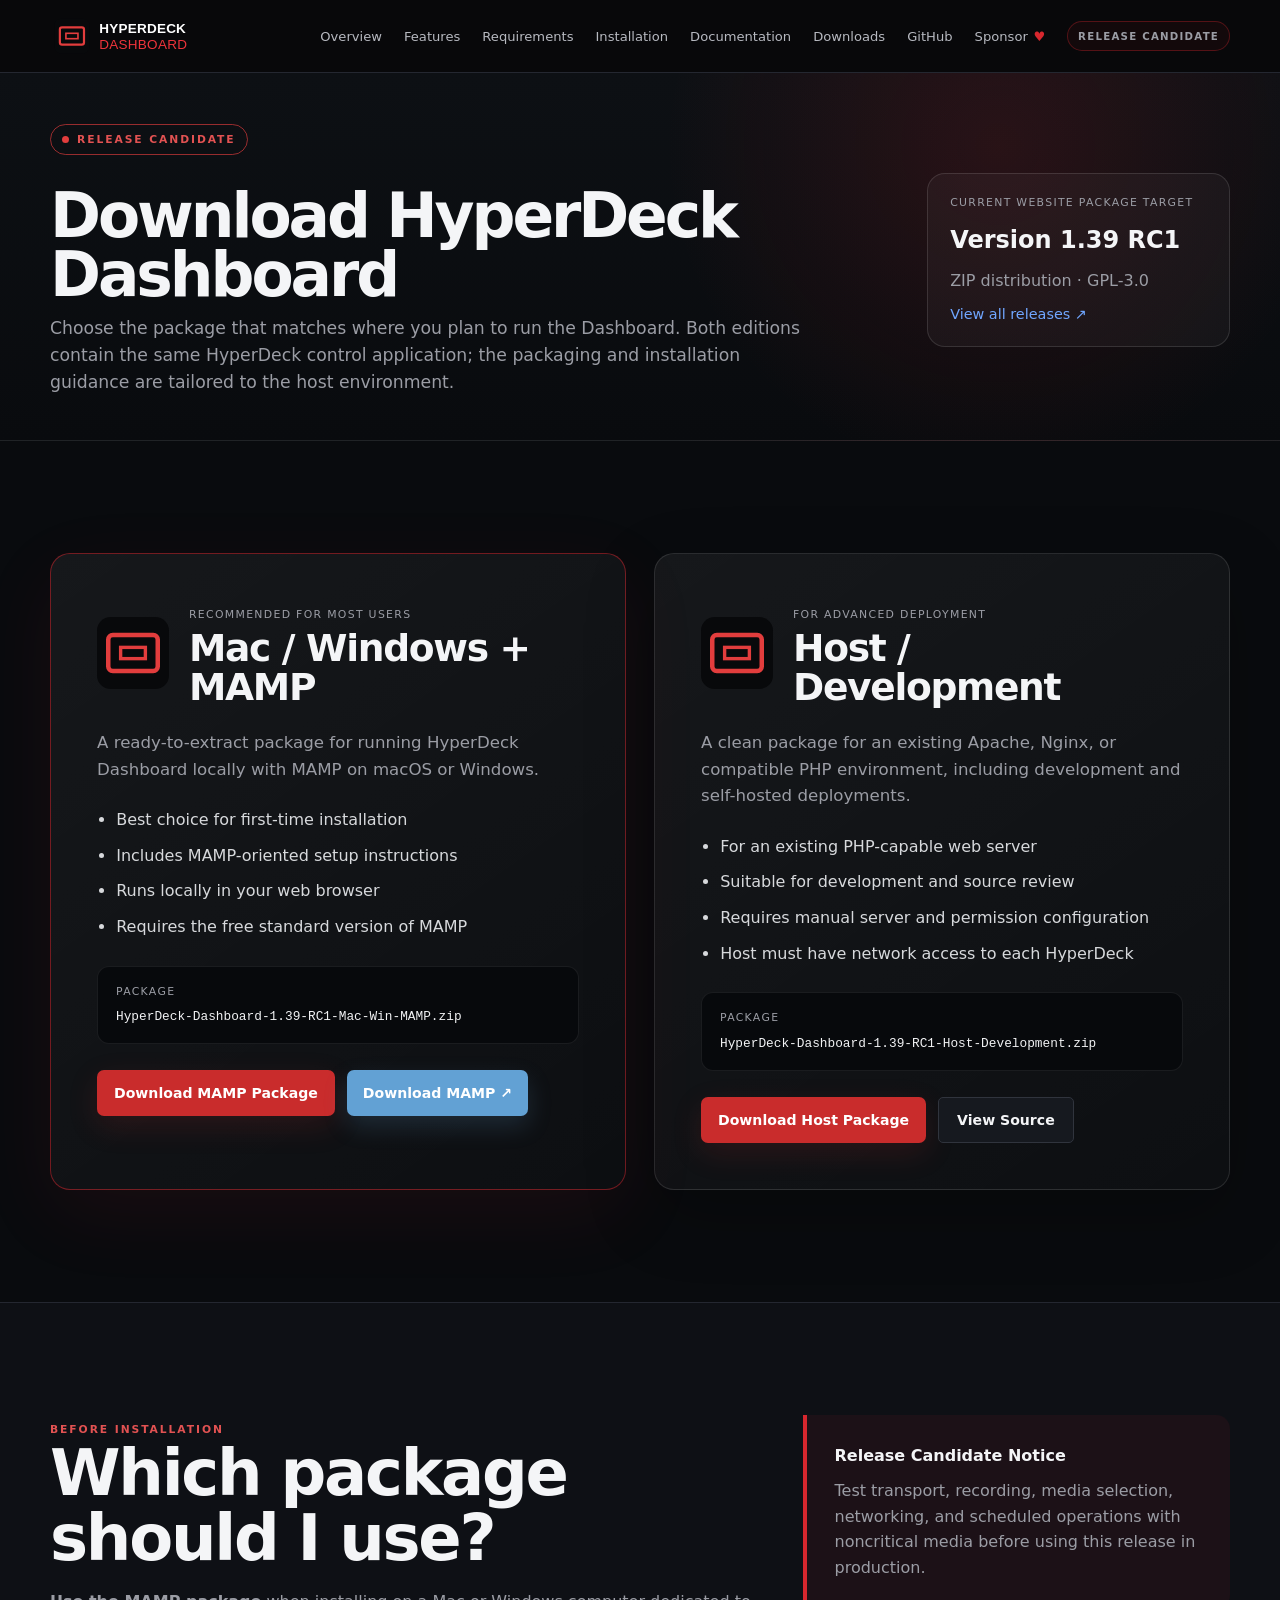
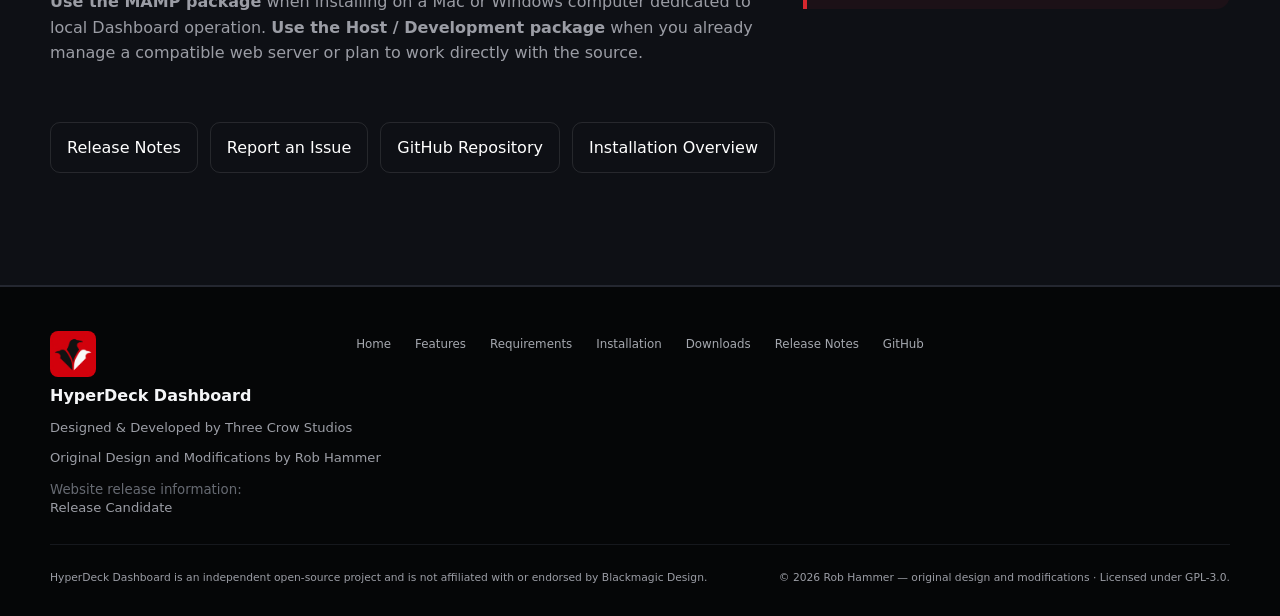
==== hyperdeck_dashboard/downloads.html @ 068befdc "Add files via upload" ====
<!doctype html>
<html lang="en">
<head>
  <meta charset="utf-8">
  <meta name="viewport" content="width=device-width, initial-scale=1">
  <meta name="description" content="Download HyperDeck Dashboard for a local MAMP installation or an existing PHP host and development environment.">
  <meta name="author" content="Three Crow Studios, Rob Hammer">
  <meta name="theme-color" content="#090b0e">
  <title>Downloads | HyperDeck Dashboard</title>
  <link rel="icon" href="assets/images/favicon.svg" type="image/svg+xml">
  <link rel="icon" href="assets/images/favicon-32.png" sizes="32x32" type="image/png">
  <link rel="apple-touch-icon" href="assets/images/apple-touch-icon.png">
  <link rel="stylesheet" href="assets/css/styles.css">
</head>
<body class="downloads-page">
  <a class="skip-link" href="#main">Skip to content</a>
  <header class="site-header" id="top">
    <div class="container header-inner">
      <a class="brand" href="index.html" aria-label="HyperDeck Dashboard home"><img class="brand-logo brand-logo-app" src="assets/brand/hyperdeck-dashboard-app-logo.svg" alt="HyperDeck Dashboard"></a>
      <button class="menu-toggle" type="button" aria-expanded="false" aria-controls="primary-nav"><span class="sr-only">Toggle navigation</span><span></span><span></span><span></span></button>
      <nav id="primary-nav" class="primary-nav" aria-label="Primary navigation">
        <a href="index.html#overview">Overview</a><a href="index.html#features">Features</a><a href="index.html#requirements">Requirements</a><a href="index.html#installation">Installation</a><a href="index.html#documentation">Documentation</a><a aria-current="page" href="downloads.html">Downloads</a><a class="js-repository" href="#">GitHub</a><a class="nav-sponsor js-sponsor" href="#">Sponsor <span aria-hidden="true">♥</span></a>
        <span class="header-release header-release-status-only"><small data-release-status>Release Candidate</small></span>
      </nav>
    </div>
  </header>

  <main id="main">
    <section class="download-page-hero">
      <div class="container download-page-hero-grid">
        <div><div class="eyebrow"><span class="status-dot"></span><span data-release-status>Release Candidate</span></div><h1>Download HyperDeck Dashboard</h1><p>Choose the package that matches where you plan to run the Dashboard. Both editions contain the same HyperDeck control application; the packaging and installation guidance are tailored to the host environment.</p></div>
        <aside class="download-version-card"><small>Current website package target</small><strong>Version 1.39 RC1</strong><span>ZIP distribution · GPL-3.0</span><a class="text-link js-releases" href="#">View all releases ↗</a></aside>
      </div>
    </section>

    <section class="section download-options-section">
      <div class="container download-options-grid">
        <article class="package-card package-card-featured">
          <div class="package-card-header"><img src="assets/brand/download-card-hyperdeck.svg" alt=""><div><span class="package-label">Recommended for most users</span><h2>Mac / Windows + MAMP</h2></div></div>
          <p>A ready-to-extract package for running HyperDeck Dashboard locally with MAMP on macOS or Windows.</p>
          <ul><li>Best choice for first-time installation</li><li>Includes MAMP-oriented setup instructions</li><li>Runs locally in your web browser</li><li>Requires the free standard version of MAMP</li></ul>
          <div class="package-file"><span>Package</span><code>HyperDeck-Dashboard-1.39-RC1-Mac-Win-MAMP.zip</code></div>
          <div class="button-row"><a class="button button-primary product-download-button js-download-mamp-package" href="#"><span>Download MAMP Package</span></a><a class="button mamp-download-button js-mamp" href="#">Download MAMP ↗</a></div>
        </article>

        <article class="package-card">
          <div class="package-card-header"><img src="assets/brand/download-card-hyperdeck.svg" alt=""><div><span class="package-label">For advanced deployment</span><h2>Host / Development</h2></div></div>
          <p>A clean package for an existing Apache, Nginx, or compatible PHP environment, including development and self-hosted deployments.</p>
          <ul><li>For an existing PHP-capable web server</li><li>Suitable for development and source review</li><li>Requires manual server and permission configuration</li><li>Host must have network access to each HyperDeck</li></ul>
          <div class="package-file"><span>Package</span><code>HyperDeck-Dashboard-1.39-RC1-Host-Development.zip</code></div>
          <div class="button-row"><a class="button button-primary product-download-button js-download-host-package" href="#"><span>Download Host Package</span></a><a class="button button-secondary js-repository" href="#">View Source</a></div>
        </article>
      </div>
    </section>

    <section class="section section-bordered download-help-section">
      <div class="container download-help-grid">
        <div><span class="section-kicker">Before Installation</span><h2>Which package should I use?</h2><p><strong>Use the MAMP package</strong> when installing on a Mac or Windows computer dedicated to local Dashboard operation. <strong>Use the Host / Development package</strong> when you already manage a compatible web server or plan to work directly with the source.</p></div>
        <div class="download-notice"><strong>Release Candidate Notice</strong><p>Test transport, recording, media selection, networking, and scheduled operations with noncritical media before using this release in production.</p></div>
      </div>
      <div class="container download-link-strip"><a class="js-releases" href="#">Release Notes</a><a class="js-issues" href="#">Report an Issue</a><a class="js-repository" href="#">GitHub Repository</a><a href="index.html#installation">Installation Overview</a></div>
    </section>
  </main>

  <footer class="site-footer">
    <div class="container footer-grid"><div class="footer-brand"><img class="footer-studio-logo" src="assets/images/three-crow-studios-logo.png" alt="Three Crow Studios"><div><strong>HyperDeck Dashboard</strong><span>Designed &amp; Developed by Three Crow Studios</span><span>Original Design and Modifications by Rob Hammer</span><small>Website release information: <span data-release-status>Release Candidate</span></small></div></div><nav aria-label="Footer navigation"><a href="index.html">Home</a><a href="index.html#features">Features</a><a href="index.html#requirements">Requirements</a><a href="index.html#installation">Installation</a><a href="downloads.html">Downloads</a><a class="js-releases" href="#">Release Notes</a><a class="js-repository" href="#">GitHub</a></nav></div>
    <div class="container legal"><p>HyperDeck Dashboard is an independent open-source project and is not affiliated with or endorsed by Blackmagic Design.</p><p>© <span data-current-year></span> Rob Hammer — original design and modifications · Licensed under GPL-3.0.</p></div>
  </footer>
  <script src="assets/js/main.js"></script>
</body>
</html>
---- hyperdeck_dashboard/assets/css/styles.css ----
:root{--bg:#08090b;--bg-alt:#0e1015;--panel:#13151b;--panel-2:#171a21;--text:#f4f5f7;--muted:#9b9da5;--line:#242730;--red:#c92c2c;--red-bright:#e23d3d;--green:#2bd06f;--blue:#4f8cff;--amber:#b87921;--max:1180px;--header:72px;--radius:14px;--shadow:0 24px 60px rgba(0,0,0,.35)}
*{box-sizing:border-box}html{scroll-behavior:smooth;scroll-padding-top:calc(var(--header) + 18px)}body{margin:0;background:var(--bg);color:var(--text);font-family:Inter,ui-sans-serif,system-ui,-apple-system,BlinkMacSystemFont,"Segoe UI",sans-serif;line-height:1.6}img{max-width:100%;display:block}a{color:inherit}.container{width:min(calc(100% - 40px),var(--max));margin-inline:auto}.section{padding:112px 0}.section-bordered{border-block:1px solid var(--line);background:var(--bg-alt)}h1,h2,h3{margin:0 0 18px;line-height:1.02;letter-spacing:-.035em}h1{font-size:clamp(3rem,7vw,6.6rem);max-width:900px}h2{font-size:clamp(2.25rem,5vw,4.5rem)}h3{font-size:1.35rem}p{color:var(--muted);margin:0 0 18px}.skip-link{position:fixed;left:12px;top:-80px;background:#fff;color:#000;padding:10px 14px;z-index:1000}.skip-link:focus{top:12px}.sr-only{position:absolute!important;width:1px;height:1px;padding:0;margin:-1px;overflow:hidden;clip:rect(0,0,0,0);white-space:nowrap;border:0}.site-header{position:sticky;top:0;z-index:100;background:rgba(8,9,11,.88);border-bottom:1px solid var(--line);backdrop-filter:blur(14px)}.header-inner{height:var(--header);display:flex;align-items:center;justify-content:space-between}.brand{display:flex;align-items:center;gap:12px;text-decoration:none}.brand-mark{width:34px;height:25px;border:2px solid var(--red-bright);border-radius:3px;display:grid;place-items:center}.brand-mark span{width:16px;height:7px;border:1px solid var(--red-bright)}.brand-copy{display:flex;align-items:baseline;gap:10px}.brand-copy strong{font-size:.92rem}.brand-copy small{color:#777b85;text-transform:uppercase;letter-spacing:.14em;font-size:.58rem}.primary-nav{display:flex;align-items:center;gap:22px}.primary-nav>a:not(.button){text-decoration:none;color:#b7b9c0;font-size:.82rem}.primary-nav>a:hover,.primary-nav>a[aria-current=true]{color:#fff}.menu-toggle{display:none;background:none;border:0;padding:8px}.menu-toggle span:not(.sr-only){display:block;width:24px;height:2px;background:#fff;margin:5px 0}.button{display:inline-flex;align-items:center;justify-content:center;min-height:46px;padding:0 18px;border-radius:5px;border:1px solid transparent;text-decoration:none;font-weight:700;font-size:.88rem;transition:.2s ease}.button:hover{transform:translateY(-1px)}.button-primary{background:var(--red);color:#fff;box-shadow:0 10px 30px rgba(201,44,44,.15)}.button-primary:hover{background:var(--red-bright)}.button-secondary{background:#16191f;border-color:#30343d}.button-small{min-height:38px;padding:0 14px}.text-link{color:#70a6ff;text-decoration:none;font-size:.9rem}.button-row{display:flex;gap:12px;flex-wrap:wrap;align-items:center}.button-row.centered{justify-content:center}.hero{min-height:calc(100vh - var(--header));display:flex;align-items:center;background:radial-gradient(circle at 75% 15%,rgba(201,44,44,.08),transparent 28%)}.hero-grid{display:grid;grid-template-columns:1.08fr .92fr;gap:70px;align-items:center}.eyebrow,.section-kicker,.feature-number{color:#e25252;text-transform:uppercase;letter-spacing:.18em;font-size:.67rem;font-weight:800}.eyebrow{display:inline-flex;align-items:center;gap:8px;border:1px solid rgba(226,61,61,.65);padding:6px 11px;border-radius:999px;margin-bottom:26px}.status-dot{width:7px;height:7px;border-radius:50%;background:var(--red-bright)}.hero-lede{max-width:760px;font-size:1.05rem}.tagline{font-size:.86rem;color:#c2c4ca;margin-bottom:28px}.microcopy{font-size:.72rem;margin:18px 0 6px}.browser-frame{border:1px solid #292c35;border-radius:12px;background:#101218;box-shadow:var(--shadow);overflow:hidden;min-height:310px}.browser-bar{height:39px;border-bottom:1px solid #232630;display:flex;align-items:center;gap:6px;padding:0 14px}.browser-bar span{width:7px;height:7px;border-radius:50%;background:#434750}.browser-bar span:first-child{background:var(--red)}.screenshot-placeholder{width:100%;height:100%;min-height:270px;background:linear-gradient(145deg,#101218,#0d0f14);color:#8e9199;border:0;display:flex;flex-direction:column;align-items:center;justify-content:center;gap:8px;cursor:pointer;text-transform:uppercase;letter-spacing:.05em}.screenshot-placeholder strong{font-size:.75rem}.screenshot-placeholder small{text-transform:none;letter-spacing:0;color:#5f626a}.placeholder-icon{font-size:1.7rem;color:#5d6069}.split-layout,.feature-row,.validation-grid{display:grid;grid-template-columns:1fr 1fr;gap:70px;align-items:center}.section-copy{max-width:530px}.benefit-grid{margin-top:80px;display:grid;grid-template-columns:repeat(4,1fr);gap:18px}.benefit-card,.requirement-card,.download-card{background:var(--panel);border:1px solid var(--line);border-radius:var(--radius);padding:30px}.benefit-card p,.requirement-card p,.download-card p{font-size:.86rem}.card-icon{display:inline-block;color:var(--blue);font-size:1.4rem;margin-bottom:22px}.section-heading{max-width:800px;margin-bottom:64px}.section-heading.centered,.centered{text-align:center;margin-inline:auto}.section-heading p,.section-intro{font-size:1.02rem;max-width:760px}.feature-stack{display:grid;gap:120px}.feature-row.reverse .feature-copy{order:2}.feature-row.reverse .browser-frame{order:1}.check-list{list-style:none;padding:0;margin:24px 0;display:grid;grid-template-columns:1fr 1fr;gap:12px 24px;color:#b7bac1;font-size:.86rem}.check-list li:before{content:"✓";color:var(--green);margin-right:9px}.warning-box,.warning-line{border-left:2px solid var(--amber);background:rgba(184,121,33,.08);padding:14px 16px;color:#d0b88d;font-size:.76rem}.production-section h2{max-width:700px}.production-image{position:relative;margin:42px 0 22px;border:1px solid var(--line);border-radius:10px;overflow:hidden}.production-image img{width:100%;height:440px;object-fit:cover}.production-image:after{content:"";position:absolute;inset:0;background:linear-gradient(transparent 50%,rgba(0,0,0,.85))}.production-image figcaption{position:absolute;z-index:1;left:20px;bottom:16px;right:20px;color:#d8d9dd;font-size:.73rem}.use-case-grid{display:grid;grid-template-columns:repeat(4,1fr);gap:10px}.use-case-grid span{border:1px solid var(--line);background:var(--panel);padding:13px 16px;font-size:.78rem}.use-case-grid span:before{content:"";display:inline-block;width:8px;height:8px;border-radius:50%;background:var(--green);margin-right:10px}.requirements-grid{display:grid;grid-template-columns:repeat(3,1fr);gap:18px}.requirement-card ul{padding-left:18px;color:#b5b8bf;font-size:.82rem}.requirement-card code{display:block;color:#5adb8b;background:#0c0e12;padding:8px;margin-top:8px;font-size:.72rem;overflow-wrap:anywhere}.requirement-card small{display:block;color:#777b84;margin-top:10px}.server-cta{margin-top:20px;border:1px solid var(--line);background:var(--panel);padding:24px 28px;display:flex;align-items:center;justify-content:space-between;gap:28px}.server-cta h3{margin:5px 0}.server-cta p{margin:0}.two-column-notes{display:grid;grid-template-columns:1fr 1fr;gap:80px;margin-top:76px}.steps-grid{display:grid;grid-template-columns:1fr 1fr;border:1px solid var(--line);background:var(--panel)}.steps-grid article{padding:30px;border-bottom:1px solid var(--line)}.steps-grid article:nth-child(odd){border-right:1px solid var(--line)}.steps-grid article:nth-last-child(-n+2){border-bottom:0}.steps-grid span{color:#d95151;text-transform:uppercase;letter-spacing:.15em;font-size:.62rem}.steps-grid p{font-size:.82rem}.doc-links{display:flex;gap:8px;flex-wrap:wrap;margin-top:20px}.doc-links a{padding:10px 14px;background:var(--panel);border:1px solid var(--line);text-decoration:none;font-size:.75rem}.validation-section{background:#0b0c10}.release-table{margin:0;background:var(--panel);border:1px solid var(--line);padding:16px 24px}.release-table div{display:flex;justify-content:space-between;gap:25px;padding:12px 0;border-bottom:1px solid var(--line)}.release-table div:last-child{border-bottom:0}.release-table dt{color:#777b84}.release-table dd{margin:0;text-align:right}.validation-section .button-row{margin-top:30px}.warning-line{margin-top:14px}.download-grid{display:grid;grid-template-columns:1fr 1fr;gap:20px}.download-card h2{font-size:2rem}.download-card-top{display:flex;align-items:center;justify-content:space-between;margin-bottom:28px}.github-logo,.mamp-logo{width:42px;height:42px;border-radius:50%;display:grid;place-items:center;background:#fff;color:#111;font-weight:900}.mamp-logo{background:#4ca3d9;color:#fff}.download-card-top small{color:#777b84}.open-source{max-width:850px;margin-top:110px}.faq-list details{border-bottom:1px solid var(--line)}.faq-list summary{cursor:pointer;padding:20px 0;font-weight:650;list-style:none}.faq-list summary::-webkit-details-marker{display:none}.faq-list summary:after{content:"⌄";float:right;color:#777}.faq-list details[open] summary:after{content:"⌃"}.faq-list details p{padding:0 0 22px;max-width:850px}.final-cta{padding-top:40px}.cta-panel{padding:70px 30px;border:1px solid #2e2024;border-radius:14px;background:radial-gradient(circle at 50% 0%,rgba(201,44,44,.1),transparent 55%),var(--panel);max-width:1040px}.site-footer{border-top:1px solid var(--line);padding:44px 0 30px;background:#050607}.footer-grid{display:grid;grid-template-columns:280px 1fr;gap:50px}.footer-grid>div{display:flex;flex-direction:column;gap:8px}.footer-grid small{color:#666a72}.footer-grid nav{display:flex;flex-wrap:wrap;gap:14px 22px;justify-content:flex-end}.footer-grid a{color:#a5a8af;text-decoration:none;font-size:.74rem}.legal{border-top:1px solid #16181d;margin-top:28px;padding-top:24px;display:flex;justify-content:space-between;gap:30px}.legal p{font-size:.67rem;margin:0}.lightbox{width:min(95vw,1400px);border:1px solid var(--line);background:#090a0d;padding:18px}.lightbox::backdrop{background:rgba(0,0,0,.9)}.lightbox img{max-height:82vh;margin:auto}.lightbox p{text-align:center;margin:12px 0 0}.lightbox-close{position:absolute;right:8px;top:6px;background:#16191f;color:#fff;border:1px solid var(--line);width:36px;height:36px;font-size:1.5rem}.reveal{opacity:0;transform:translateY(18px);transition:opacity .6s ease,transform .6s ease}.reveal.visible{opacity:1;transform:none}
@media(max-width:980px){.primary-nav{position:absolute;top:var(--header);left:0;right:0;background:#0b0d11;border-bottom:1px solid var(--line);padding:18px 20px;display:none;flex-direction:column;align-items:stretch}.primary-nav.open{display:flex}.menu-toggle{display:block}.hero-grid,.split-layout,.feature-row,.validation-grid{grid-template-columns:1fr}.feature-row.reverse .feature-copy,.feature-row.reverse .browser-frame{order:initial}.benefit-grid{grid-template-columns:1fr 1fr}.requirements-grid{grid-template-columns:1fr}.use-case-grid{grid-template-columns:1fr 1fr}.download-grid{grid-template-columns:1fr}.footer-grid{grid-template-columns:1fr}.footer-grid nav{justify-content:flex-start}.hero{min-height:auto}.hero-product{min-height:430px}.feature-stack{gap:80px}}
@media(max-width:680px){.container{width:min(calc(100% - 28px),var(--max))}.section{padding:78px 0}.brand-copy small{display:none}.benefit-grid,.use-case-grid,.two-column-notes,.steps-grid{grid-template-columns:1fr}.steps-grid article,.steps-grid article:nth-child(odd){border-right:0}.steps-grid article:nth-last-child(-n+2){border-bottom:1px solid var(--line)}.steps-grid article:last-child{border-bottom:0}.check-list{grid-template-columns:1fr}.server-cta,.legal{align-items:flex-start;flex-direction:column}.button{width:100%}.button-row{align-items:stretch}.production-image img{height:280px}.hero-product{min-height:330px}.browser-frame{min-height:260px}.screenshot-placeholder{min-height:220px}}
@media(prefers-reduced-motion:reduce){html{scroll-behavior:auto}.reveal{opacity:1;transform:none;transition:none}.button{transition:none}}


/* Official product branding */
.brand-logo{width:38px;height:38px;object-fit:contain;flex:0 0 auto}.brand-copy strong{letter-spacing:.035em}.brand-copy em{color:var(--accent);font-style:normal}.creator-grid{display:grid;grid-template-columns:1fr 1fr;gap:1.25rem;margin-top:4rem}.creator-card{display:flex;gap:1.5rem;align-items:flex-start;padding:2rem;border:1px solid var(--border);border-radius:18px;background:var(--panel)}.creator-card img,.creator-monogram{width:92px;height:92px;flex:0 0 92px;border-radius:16px}.creator-card img{object-fit:contain}.creator-card .creator-photo{object-fit:cover;object-position:center}.creator-card .three-crow-logo{background:#e00010;padding:0;object-fit:cover}.creator-credit-line{margin:.1rem 0 .6rem;color:var(--muted);font-size:.9rem}.creator-monogram{display:grid;place-items:center;background:linear-gradient(145deg,#d7272e,#79151b);color:#fff;font-size:1.8rem;font-weight:800}.creator-title{color:var(--text);font-weight:600}.creator-links{display:flex;gap:1.25rem;flex-wrap:wrap;margin-top:1rem}.footer-brand{display:flex;gap:1rem;align-items:flex-start}.footer-brand img{width:46px;height:46px}.footer-brand .footer-studio-logo{border-radius:8px;object-fit:cover}.footer-brand div{display:flex;flex-direction:column;gap:.25rem}.footer-brand span{color:var(--muted);font-size:.82rem}@media(max-width:820px){.creator-grid{grid-template-columns:1fr}.creator-card{flex-direction:column}.brand-copy small{display:none}}


/* Roadmap, sponsorship, and live project activity */
.nav-sponsor{display:inline-flex!important;align-items:center;gap:.35rem}.nav-sponsor span{color:#d7272e;transition:transform .2s ease}.nav-sponsor:hover span{transform:scale(1.18)}
.roadmap-section{margin-top:7rem;padding-top:6rem;border-top:1px solid var(--line)}
.roadmap-grid{display:grid;grid-template-columns:repeat(3,1fr);gap:1rem}.roadmap-grid article{padding:1.6rem;border:1px solid var(--line);background:var(--panel);border-radius:var(--radius)}.roadmap-grid article>span{color:var(--red-bright);font-size:.65rem;letter-spacing:.15em}.roadmap-grid h3{margin:.6rem 0}.roadmap-grid p{font-size:.82rem;margin-bottom:0}
.sponsor-section{display:grid;grid-template-columns:minmax(0,1.35fr) minmax(300px,.65fr);gap:2rem;align-items:stretch;margin-top:7rem;padding-top:6rem;border-top:1px solid var(--line)}.sponsor-copy{padding:2.4rem;border:1px solid var(--line);border-radius:var(--radius);background:linear-gradient(135deg,rgba(215,39,46,.08),transparent 45%),var(--panel)}.sponsor-copy>p{max-width:760px}.sponsor-benefits{display:grid;grid-template-columns:1fr 1fr;gap:.75rem 1.5rem;list-style:none;padding:0;margin:1.8rem 0}.sponsor-benefits li:before{content:'✓';color:var(--green);margin-right:.6rem}.sponsor-button{background:#24292f;border:1px solid #515761;color:#fff}.sponsor-button span{color:#ea4aaa}.sponsor-button:hover{border-color:var(--red-bright);transform:translateY(-2px)}
.sponsor-project-card{display:flex;flex-direction:column;padding:2rem;border:1px solid var(--line);border-radius:var(--radius);background:#0d0f14}.sponsor-project-card img{width:104px;height:104px;border-radius:18px;object-fit:cover;margin-bottom:1.5rem}.sponsor-product{font-size:1.25rem;font-weight:700;color:var(--text)}.sponsor-project-card dl{margin:1.5rem 0}.sponsor-project-card dl div{display:flex;justify-content:space-between;gap:1rem;padding:.7rem 0;border-bottom:1px solid var(--line)}.sponsor-project-card dt{color:var(--muted)}.sponsor-project-card dd{margin:0;color:var(--text);text-align:right}.sponsor-project-card p{font-size:.82rem;margin-top:auto}
.github-stats-section{padding:4.5rem 0;background:#08090c}.stats-heading{display:flex;align-items:end;justify-content:space-between;gap:2rem;margin-bottom:1.5rem}.stats-heading h2{margin:.3rem 0 0}.github-stats{display:grid;grid-template-columns:repeat(5,1fr);border:1px solid var(--line);border-radius:var(--radius);overflow:hidden}.github-stat{min-height:130px;display:flex;flex-direction:column;justify-content:center;align-items:center;gap:.35rem;text-decoration:none;background:var(--panel);border-right:1px solid var(--line);transition:background .2s ease}.github-stat:last-child{border-right:0}.github-stat:hover{background:#1b1e25}.github-stat>span{color:var(--red-bright)}.github-stat strong{font-size:1.35rem;color:var(--text)}.github-stat small{color:var(--muted)}.stats-status{text-align:center;font-size:.7rem;margin:1rem 0 0}
@media(max-width:980px){.roadmap-grid{grid-template-columns:1fr 1fr}.sponsor-section{grid-template-columns:1fr}.github-stats{grid-template-columns:repeat(3,1fr)}.github-stat:nth-child(3){border-right:0}.github-stat:nth-child(-n+3){border-bottom:1px solid var(--line)}}
@media(max-width:680px){.roadmap-grid,.sponsor-benefits{grid-template-columns:1fr}.sponsor-copy{padding:1.5rem}.stats-heading{align-items:flex-start;flex-direction:column}.github-stats{grid-template-columns:1fr 1fr}.github-stat,.github-stat:nth-child(3){border-right:1px solid var(--line);border-bottom:1px solid var(--line)}.github-stat:nth-child(even){border-right:0}.github-stat:last-child{grid-column:1/-1;border-right:0;border-bottom:0}}

/* Production workflow cards — red line icon treatment */
.use-case-grid{gap:12px}
.use-case-card{position:relative;min-height:190px;padding:24px 18px 20px;text-align:center;border:1px solid var(--line);border-radius:10px;background:linear-gradient(145deg,rgba(255,255,255,.018),rgba(255,255,255,0)),var(--panel);overflow:hidden;transition:transform .22s ease,border-color .22s ease,background-color .22s ease}
.use-case-card:after{content:"";position:absolute;left:18px;right:18px;bottom:0;height:2px;background:var(--red-bright);transform:scaleX(0);transform-origin:center;transition:transform .22s ease}
.use-case-card:hover{transform:translateY(-3px);border-color:rgba(226,61,61,.7);background-color:#15181e}
.use-case-card:hover:after{transform:scaleX(1)}
.use-case-icon{width:48px;height:48px;margin:0 auto 17px;fill:none;stroke:var(--red-bright);stroke-width:1.8;stroke-linecap:round;stroke-linejoin:round;transition:filter .22s ease,transform .22s ease}
.use-case-card:hover .use-case-icon{transform:scale(1.04);filter:drop-shadow(0 0 7px rgba(226,61,61,.28))}
.use-case-card h3{margin:0 0 9px;font-size:.92rem;letter-spacing:-.015em}
.use-case-card p{margin:0;font-size:.75rem;line-height:1.55;color:#9da1aa}
@media(max-width:980px){.use-case-card{min-height:170px}}
@media(max-width:680px){.use-case-card{min-height:0;padding:24px 20px}}


/* Launch polish: RC highlights, header stats, gallery, and installation snippets */
.header-star{display:inline-flex!important;align-items:center;gap:.35rem;padding:.42rem .65rem;border:1px solid var(--line);border-radius:999px;color:var(--text)!important;text-decoration:none;background:#101217}.header-star span{color:var(--red-bright)}.header-star strong{font-size:.72rem}.release-tag{margin-left:.5rem;padding:.15rem .45rem;border:1px solid rgba(215,39,46,.45);border-radius:999px;color:#fff;background:rgba(215,39,46,.13);font-size:.62rem;letter-spacing:.05em}
.rc-highlights{background:linear-gradient(180deg,#08090c,#0b0d11)}.rc-grid{display:grid;grid-template-columns:repeat(4,1fr);gap:1rem;margin-top:2.5rem}.rc-card{padding:1.6rem;border:1px solid var(--line);border-radius:var(--radius);background:var(--panel)}.rc-card>span{color:var(--red-bright);font-size:.68rem;letter-spacing:.14em}.rc-card h3{margin:.7rem 0}.rc-card p{margin:0;font-size:.82rem}
.screenshot-gallery{display:grid;grid-template-columns:repeat(5,1fr);gap:.75rem}.gallery-item{position:relative;min-height:200px;padding:1.25rem;border:1px solid var(--line);border-radius:var(--radius);background:radial-gradient(circle at 50% 20%,rgba(215,39,46,.10),transparent 45%),#101217;color:var(--text);text-align:left;cursor:pointer;overflow:hidden;transition:transform .25s ease,border-color .25s ease,background .25s ease}.gallery-item:before{content:none}.gallery-raw-preview{display:block;width:100%;height:105px;margin-bottom:1rem;object-fit:cover;object-position:left top;border:1px solid #242832;border-radius:9px;background:#090b0f;box-shadow:0 8px 20px rgba(0,0,0,.28)}.gallery-item span,.gallery-item small{display:block}.gallery-item span{font-weight:700}.gallery-item small{margin-top:.35rem;color:var(--muted)}.gallery-item.is-active,.gallery-item:hover{transform:translateY(-4px);border-color:rgba(215,39,46,.72);background:radial-gradient(circle at 50% 20%,rgba(215,39,46,.18),transparent 52%),#14171d}.gallery-progress{height:2px;margin-top:1rem;background:#1d2027;overflow:hidden}.gallery-progress span{display:block;width:100%;height:100%;transform-origin:left;background:var(--red-bright)}@keyframes galleryProgress{from{transform:scaleX(0)}to{transform:scaleX(1)}}.gallery-help{font-size:.78rem;margin:0}
.install-snippets{margin-top:5rem;padding-top:5rem;border-top:1px solid var(--line)}.snippet-heading{display:flex;justify-content:space-between;align-items:end;gap:2rem}.snippet-heading p{max-width:480px;margin:0}.code-tabs{display:flex;gap:.5rem;margin-top:1.8rem;flex-wrap:wrap}.code-tabs button{padding:.7rem 1rem;border:1px solid var(--line);border-radius:8px;background:#101217;color:var(--muted);cursor:pointer}.code-tabs button[aria-selected=true]{border-color:var(--red-bright);color:#fff;background:rgba(215,39,46,.12)}.code-panel{display:none;margin-top:.75rem;border:1px solid var(--line);border-radius:12px;overflow:hidden;background:#07080b}.code-panel.is-active{display:block}.code-toolbar{display:flex;justify-content:space-between;align-items:center;padding:.7rem 1rem;border-bottom:1px solid var(--line);background:#111319;color:var(--muted);font-size:.75rem}.copy-code{border:1px solid var(--line);border-radius:6px;padding:.35rem .7rem;background:#1a1d24;color:#fff;cursor:pointer}.code-panel pre{margin:0;padding:1.35rem;overflow:auto}.code-panel code{font-family:ui-monospace,SFMono-Regular,Menlo,Consolas,monospace;color:#d8dde6;font-size:.82rem;line-height:1.75}.snippet-note{font-size:.74rem;margin-top:1rem}.github-stats{grid-template-columns:repeat(6,1fr)}
@media(max-width:1100px){.rc-grid{grid-template-columns:1fr 1fr}.screenshot-gallery{grid-template-columns:repeat(3,1fr)}.github-stats{grid-template-columns:repeat(3,1fr)}}
@media(max-width:680px){.header-star{display:none!important}.rc-grid,.screenshot-gallery{grid-template-columns:1fr}.gallery-item{min-height:160px}.snippet-heading{align-items:flex-start;flex-direction:column}.code-tabs{display:grid;grid-template-columns:1fr;width:100%}.github-stats{grid-template-columns:1fr 1fr}}


/* Compact release identity shown instead of early-stage GitHub popularity metrics. */
.header-release {
  display: inline-flex;
  align-items: center;
  gap: .55rem;
  padding: .42rem .7rem;
  border: 1px solid rgba(215, 39, 46, .48);
  border-radius: 999px;
  background: rgba(215, 39, 46, .08);
  white-space: nowrap;
}
.header-release small {
  color: var(--muted, #9ca6b2);
  font-size: .68rem;
  letter-spacing: .08em;
  text-transform: uppercase;
}
.header-release strong {
  color: #fff;
  font-size: .78rem;
  letter-spacing: .025em;
}
@media (max-width: 1100px) {
  .header-release {
    width: 100%;
    justify-content: center;
  }
}


/* v8 app-aligned header identity and compact download action */
.brand-logo-app{width:190px;height:55px;object-fit:contain;object-position:left center;flex:0 0 auto}
.primary-nav>.button-small.js-download{white-space:nowrap;width:auto;min-width:max-content;flex:0 0 auto;padding-inline:14px;font-size:.79rem}
@media(max-width:1250px){.primary-nav{gap:14px}.primary-nav>a:not(.button){font-size:.75rem}.header-release{display:none}.brand-logo-app{width:168px;height:50px}}
@media(max-width:1100px){.brand-logo-app{width:185px;height:54px}.primary-nav>.button-small.js-download{width:100%;white-space:nowrap}}
@media(max-width:680px){.brand-logo-app{width:170px;height:50px}}


/* v10 compact release indicator and unified MAMP download actions */
.header-release{
  gap:.38rem;
  padding:.24rem .46rem;
  border-color:rgba(215,39,46,.34);
  background:rgba(215,39,46,.055);
}
.header-release small{
  font-size:.54rem;
  letter-spacing:.075em;
  font-weight:600;
}
.header-release strong{
  font-size:.64rem;
  letter-spacing:.018em;
  font-weight:650;
}
.mamp-download-button{
  display:inline-flex;
  align-items:center;
  justify-content:center;
  gap:.72rem;
  min-height:54px;
  padding:0 1.2rem;
  border:0;
  border-radius:11px;
  background:#ef3838;
  color:#fff;
  box-shadow:0 12px 30px rgba(239,56,56,.18);
  font-size:1rem;
  font-weight:800;
  line-height:1;
  white-space:nowrap;
  text-decoration:none;
}
.mamp-download-button:hover{
  background:#ff4545;
  color:#fff;
  transform:translateY(-2px);
  box-shadow:0 16px 34px rgba(239,56,56,.25);
}
.mamp-button-icon{
  width:22px;
  height:22px;
  flex:0 0 auto;
  fill:none;
  stroke:currentColor;
  stroke-width:1.9;
  stroke-linecap:round;
  stroke-linejoin:round;
}
.hero-copy>.mamp-download-button{
  margin-top:8px;
}
.server-cta .mamp-download-button{
  min-width:210px;
}
.download-card .mamp-download-button{
  min-width:205px;
}
.cta-panel .mamp-download-button{
  min-width:205px;
}
@media(max-width:680px){
  .mamp-download-button{
    width:100%;
    min-width:0!important;
    min-height:52px;
    font-size:.94rem;
  }
}


/* v11 download-button refinement only */
.product-download-button,
.mamp-download-button{
  min-height:46px;
  height:46px;
  padding:0 16px;
  border-radius:7px;
  gap:.68rem;
  font-size:.88rem;
  font-weight:750;
  line-height:1;
  white-space:nowrap;
}
.product-download-button{
  justify-content:flex-start;
}
.product-download-button span,
.mamp-download-button span{
  flex:1 1 auto;
  text-align:center;
}
.cta-icon,
.mamp-button-icon{
  width:19px;
  height:19px;
  flex:0 0 19px;
}
.cta-icon-download,
.mamp-button-icon{
  fill:none;
  stroke:currentColor;
  stroke-width:1.9;
  stroke-linecap:round;
  stroke-linejoin:round;
}
.cta-icon-github{
  color:#d6d8dc;
}
.product-download-button:hover .cta-icon-github{
  color:#fff;
}
.mamp-download-button{
  box-shadow:0 10px 24px rgba(239,56,56,.16);
}
.server-cta .mamp-download-button,
.download-card .mamp-download-button,
.cta-panel .mamp-download-button{
  min-width:0;
}
@media(max-width:680px){
  .product-download-button,
  .mamp-download-button{
    width:100%;
    min-width:0!important;
    height:46px;
    min-height:46px;
    font-size:.86rem;
  }
}


/* v12 requested download-brand refinements only */
.mamp-download-button{
  background:#62a1d4;
  box-shadow:0 10px 24px rgba(98,161,212,.18);
}
.mamp-download-button:hover{
  background:#73afe0;
  box-shadow:0 14px 28px rgba(98,161,212,.25);
}
.hero-copy>.mamp-download-button-compact{
  height:30px;
  min-height:30px;
  padding:0 10px;
  gap:.42rem;
  border-radius:5px;
  font-size:.72rem;
  margin-top:6px;
}
.hero-copy>.mamp-download-button-compact .mamp-button-icon{
  width:14px;
  height:14px;
  flex-basis:14px;
}
.github-logo svg{
  width:26px;
  height:26px;
  display:block;
  fill:#111;
}
@media(max-width:680px){
  .hero-copy>.mamp-download-button-compact{
    width:auto;
    min-width:0!important;
    height:30px;
    min-height:30px;
    font-size:.72rem;
  }
}


/* v13 requested Application Download refinements only */
.github-logo{
  background:transparent;
  color:inherit;
}
.github-logo svg{
  width:42px;
  height:42px;
  display:block;
  fill:none;
}
.download-card{
  display:flex;
  flex-direction:column;
}
.download-card>.button-row{
  margin-top:auto;
}

/* v15 download-card icon update only */
.download-brand-logo{
  width:48px;
  height:48px;
  flex:0 0 48px;
  display:grid;
  place-items:center;
  border-radius:50%;
  overflow:hidden;
}
.download-brand-logo img{
  display:block;
  max-width:100%;
  max-height:100%;
}
.product-card-logo{
  background:#08090b;
}
.product-card-logo img{
  width:48px;
  height:48px;
}
.mamp-card-logo{
  background:#fff;
  padding:8px;
}
.mamp-card-logo img{
  width:34px;
  height:34px;
  object-fit:contain;
}

/* v17 screenshot presentation */
.screenshot-image{position:relative;display:block;width:100%;min-height:270px;padding:0;border:0;background:#0d0f14;overflow:hidden;cursor:zoom-in}
.screenshot-image img{width:100%;height:100%;min-height:270px;object-fit:cover;object-position:center;transition:transform .45s ease,filter .45s ease}
.screenshot-image:after{content:"";position:absolute;inset:0;pointer-events:none;background:linear-gradient(180deg,rgba(0,0,0,.02) 52%,rgba(4,5,8,.32) 100%),radial-gradient(circle at 18% 82%,rgba(201,44,44,.12),transparent 34%)}
.screenshot-image:hover img{transform:scale(1.012);filter:brightness(1.045)}
.hero-product .screenshot-image img{object-fit:cover}
.feature-row .screenshot-image{aspect-ratio:16/10;min-height:0}
.feature-row .screenshot-image img{min-height:0}
@media(max-width:760px){.screenshot-image,.screenshot-image img{min-height:220px}.feature-row .screenshot-image{aspect-ratio:4/3}}

/* v18 frameless screenshot presentation */
.browser-frame{
  position:relative;
  min-height:0;
  padding:0;
  border:0;
  border-radius:0;
  background:transparent;
  box-shadow:none;
  overflow:visible;
  isolation:isolate;
}
.browser-frame:before{
  content:"";
  position:absolute;
  z-index:-1;
  left:4%;
  right:5%;
  top:12%;
  bottom:5%;
  border-radius:50%;
  background:radial-gradient(ellipse at 35% 55%,rgba(215,39,46,.18),rgba(215,39,46,.055) 38%,transparent 72%);
  filter:blur(34px);
  opacity:.72;
  pointer-events:none;
}
.browser-bar{display:none!important}
.screenshot-image{
  position:relative;
  display:block;
  width:calc(100% + 8%);
  margin-left:-2%;
  min-height:0;
  aspect-ratio:16/10;
  padding:0;
  border:0;
  border-radius:0;
  background:transparent;
  overflow:hidden;
  cursor:zoom-in;
  -webkit-mask-image:linear-gradient(90deg,transparent 0%,#000 4%,#000 88%,transparent 100%),linear-gradient(180deg,transparent 0%,#000 5%,#000 88%,transparent 100%);
  -webkit-mask-composite:source-in;
  mask-image:linear-gradient(90deg,transparent 0%,#000 4%,#000 88%,transparent 100%),linear-gradient(180deg,transparent 0%,#000 5%,#000 88%,transparent 100%);
  mask-composite:intersect;
  filter:drop-shadow(0 26px 36px rgba(0,0,0,.34));
}
.screenshot-image img{
  width:100%;
  height:100%;
  min-height:0;
  object-fit:cover;
  object-position:20% 50%;
  transform:scale(1.12);
  transform-origin:22% 50%;
  filter:saturate(.97) contrast(1.035) brightness(.98);
  transition:transform .55s cubic-bezier(.2,.75,.25,1),filter .45s ease;
}
.screenshot-image:after{
  content:"";
  position:absolute;
  inset:0;
  pointer-events:none;
  background:linear-gradient(90deg,rgba(8,9,12,.04) 0%,transparent 35%,rgba(8,9,12,.24) 100%),linear-gradient(180deg,transparent 60%,rgba(7,8,11,.34) 100%);
}
.screenshot-image:hover img{
  transform:scale(1.145);
  filter:saturate(1) contrast(1.045) brightness(1.025);
}
.hero-product{
  min-height:0;
  align-self:center;
}
.hero-product .screenshot-image{
  width:calc(100% + 12%);
  margin-left:-5%;
  aspect-ratio:16/10;
}
.hero-product .screenshot-image img{
  object-position:18% 50%;
  transform:scale(1.055);
  transform-origin:18% 50%;
}
.hero-product .screenshot-image:hover img{transform:scale(1.075)}
.split-layout .browser-frame .screenshot-image{
  width:calc(100% + 9%);
  margin-left:-3%;
}
.feature-row .browser-frame{
  align-self:stretch;
  display:flex;
  align-items:center;
}
.feature-row .screenshot-image{
  width:calc(100% + 16%);
  margin-left:-8%;
  aspect-ratio:15/10;
}
.feature-row .screenshot-image img{
  object-position:15% 50%;
  transform:scale(1.22);
  transform-origin:16% 50%;
}
.feature-row .screenshot-image:hover img{transform:scale(1.245)}
.feature-row.reverse .screenshot-image{
  margin-left:0;
  margin-right:-8%;
}
/* Feature-specific focal points retain the left-side product navigation while highlighting the relevant control area. */
.feature-row:nth-child(1) .screenshot-image img{object-position:10% 48%;transform-origin:12% 50%}
.feature-row:nth-child(2) .screenshot-image img{object-position:13% 48%;transform-origin:14% 50%}
.feature-row:nth-child(3) .screenshot-image img{object-position:12% 44%;transform-origin:14% 46%}
.feature-row:nth-child(4) .screenshot-image img{object-position:10% 40%;transform-origin:13% 43%}
.feature-row:nth-child(5) .screenshot-image img{object-position:11% 44%;transform-origin:13% 47%}
.feature-row:nth-child(6) .screenshot-image img{object-position:10% 42%;transform-origin:13% 45%}
.feature-row:nth-child(7) .screenshot-image img{object-position:10% 43%;transform-origin:13% 46%}
@media(max-width:980px){
  .browser-frame:before{left:3%;right:3%;filter:blur(26px)}
  .screenshot-image,.hero-product .screenshot-image,.split-layout .browser-frame .screenshot-image,.feature-row .screenshot-image,.feature-row.reverse .screenshot-image{
    width:108%;
    margin-left:-4%;
    margin-right:-4%;
  }
  .feature-row .screenshot-image{aspect-ratio:16/10}
  .feature-row .screenshot-image img{transform:scale(1.14);object-position:16% 50%}
  .feature-row .screenshot-image:hover img{transform:scale(1.16)}
}
@media(max-width:680px){
  .screenshot-image,.hero-product .screenshot-image,.split-layout .browser-frame .screenshot-image,.feature-row .screenshot-image,.feature-row.reverse .screenshot-image{
    width:104%;
    margin-left:-2%;
    margin-right:-2%;
    aspect-ratio:4/3;
    -webkit-mask-image:linear-gradient(90deg,transparent 0%,#000 3%,#000 94%,transparent 100%),linear-gradient(180deg,transparent 0%,#000 4%,#000 92%,transparent 100%);
    mask-image:linear-gradient(90deg,transparent 0%,#000 3%,#000 94%,transparent 100%),linear-gradient(180deg,transparent 0%,#000 4%,#000 92%,transparent 100%);
  }
  .screenshot-image img,.hero-product .screenshot-image img,.feature-row .screenshot-image img{
    transform:scale(1.09);
    object-position:14% 50%;
  }
  .screenshot-image:hover img,.hero-product .screenshot-image:hover img,.feature-row .screenshot-image:hover img{transform:scale(1.105)}
}

/* v20: match the project-card logo to the header branding. */
.sponsor-project-card .sponsor-project-logo{
  width:260px;
  max-width:100%;
  height:auto;
  border-radius:0;
  object-fit:contain;
  object-position:left center;
  margin-bottom:1.5rem;
}

/* v22 visual product showcase */
.hero-showcase {
  position: relative;
  overflow: hidden;
  padding: clamp(72px, 9vw, 132px) 0 clamp(54px, 6vw, 88px);
  background:
    radial-gradient(circle at 74% 30%, rgba(218, 37, 45, .15), transparent 34%),
    linear-gradient(180deg, #080a0d 0%, #090b0e 78%, #0c0f13 100%);
}
.hero-ambient {
  position: absolute;
  inset: 0;
  pointer-events: none;
  background:
    linear-gradient(90deg, rgba(9,11,14,.98) 0%, rgba(9,11,14,.83) 34%, rgba(9,11,14,.12) 67%, rgba(9,11,14,.82) 100%),
    repeating-linear-gradient(112deg, transparent 0 36px, rgba(213,38,46,.025) 37px 38px);
}
.hero-showcase-grid {
  position: relative;
  display: grid;
  grid-template-columns: minmax(410px, .82fr) minmax(620px, 1.45fr);
  gap: clamp(20px, 2vw, 42px);
  align-items: center;
}
.hero-showcase-copy { position: relative; z-index: 3; }
.hero-showcase-copy h1 {
  max-width: 760px;
  font-size: clamp(4.35rem, 6.7vw, 8rem);
  line-height: .9;
  letter-spacing: -.065em;
  margin: 32px 0 28px;
}
.hero-showcase-copy .hero-lede { max-width: 670px; }
.hero-app-stage {
  position: relative;
  min-height: clamp(520px, 49vw, 780px);
  margin-right: min(-12vw, -90px);
  display: flex;
  align-items: center;
  perspective: 1500px;
}
.hero-app-glow {
  position: absolute;
  inset: 13% 4% 8% 7%;
  background: rgba(207,35,44,.25);
  filter: blur(70px);
  transform: rotate(3deg);
}
.hero-app-image {
  position: relative;
  width: 125%;
  height: clamp(500px, 45vw, 710px);
  border: 0;
  padding: 0;
  background: transparent;
  cursor: zoom-in;
  transform: rotateX(1.5deg) rotateY(-7deg) rotateZ(2deg) translateX(-3%);
  transform-origin: 50% 50%;
  filter: drop-shadow(0 36px 70px rgba(0,0,0,.72));
}
.hero-app-image img {
  width: 100%;
  height: 100%;
  object-fit: cover;
  object-position: 29% 38%;
  border-radius: 18px;
  mask-image: linear-gradient(90deg, transparent 0%, #000 7%, #000 93%, transparent 100%), linear-gradient(180deg, transparent 0%, #000 5%, #000 92%, transparent 100%);
  mask-composite: intersect;
  -webkit-mask-image: linear-gradient(90deg, transparent 0%, #000 7%, #000 93%, transparent 100%);
}
.visual-features { padding-top: clamp(60px, 7vw, 110px); background: #0b0e12; }
.visual-features-heading { text-align: center; margin-bottom: 34px; }
.visual-features-heading h2 { font-size: clamp(2rem, 3vw, 3.2rem); }
.visual-features-heading h2 span { color: #ef353c; }
.visual-feature-grid {
  display: grid;
  grid-template-columns: repeat(3, minmax(0, 1fr));
  gap: 18px;
}
.visual-feature-card {
  min-height: 430px;
  display: flex;
  flex-direction: column;
  border: 1px solid #293039;
  border-radius: 16px;
  background: linear-gradient(145deg, rgba(255,255,255,.028), rgba(255,255,255,.003)), #101419;
  overflow: hidden;
  box-shadow: 0 20px 55px rgba(0,0,0,.25);
  transition: transform .25s ease, border-color .25s ease, box-shadow .25s ease;
}
.visual-feature-card:hover { transform: translateY(-5px); border-color: rgba(226,45,52,.62); box-shadow: 0 25px 65px rgba(0,0,0,.42); }
.visual-feature-copy { padding: 25px 25px 18px; }
.visual-feature-copy h3 { margin: 0 0 8px; font-size: 1.22rem; }
.visual-feature-copy p { margin: 0; font-size: .96rem; line-height: 1.55; }
.visual-feature-image {
  position: relative;
  flex: 1;
  min-height: 275px;
  width: 100%;
  border: 0;
  padding: 0;
  background: #0a0d11;
  cursor: zoom-in;
  overflow: hidden;
}
.visual-feature-image::after {
  content: "";
  position: absolute;
  inset: 0;
  pointer-events: none;
  background: linear-gradient(180deg, rgba(16,20,25,.06), transparent 45%, rgba(16,20,25,.2));
}
.visual-feature-image img {
  width: 100%;
  height: 100%;
  object-fit: cover;
  object-position: 15% center;
  transform: scale(1.18);
  transition: transform .45s ease;
}
.visual-feature-card:hover .visual-feature-image img { transform: scale(1.23); }
.visual-feature-card:nth-child(1) .visual-feature-image img { object-position: 10% 50%; }
.visual-feature-card:nth-child(2) .visual-feature-image img { object-position: 8% 44%; }
.visual-feature-card:nth-child(3) .visual-feature-image img { object-position: 18% 48%; }
.visual-feature-card:nth-child(4) .visual-feature-image img { object-position: 7% 42%; }
.visual-feature-card:nth-child(5) .visual-feature-image img { object-position: 18% 48%; }
.visual-feature-card:nth-child(6) .visual-feature-image img { object-position: 8% 42%; }
.multi-deck-showcase { background: linear-gradient(180deg, #0b0e12, #090b0e); }
.multi-deck-layout {
  display: grid;
  grid-template-columns: minmax(260px, .48fr) minmax(700px, 1.52fr);
  gap: clamp(28px, 4vw, 72px);
  align-items: center;
}
.multi-deck-copy h2 { font-size: clamp(2.8rem, 4.8vw, 5.4rem); line-height: .97; max-width: 510px; }
.multi-deck-copy p { max-width: 470px; }
.multi-deck-art { position: relative; min-height: 420px; }
.multi-deck-art::before {
  content: "";
  position: absolute;
  inset: 14% 5% 5%;
  background: rgba(218,37,45,.28);
  filter: blur(70px);
}
.multi-deck-slice {
  position: relative;
  width: 118%;
  height: 440px;
  margin-left: -5%;
  border: 0;
  background: transparent;
  padding: 0;
  overflow: hidden;
  cursor: zoom-in;
  transform: perspective(1400px) rotateY(-3deg);
  filter: drop-shadow(0 28px 55px rgba(0,0,0,.6));
}
.multi-deck-slice img {
  width: 100%;
  height: 100%;
  object-fit: cover;
  object-position: 42% 36%;
  transform: scale(1.28);
  border-radius: 14px;
  -webkit-mask-image: linear-gradient(90deg, transparent 0%, #000 5%, #000 94%, transparent 100%);
}
@media (max-width: 1180px) {
  .hero-showcase-grid { grid-template-columns: .9fr 1.1fr; }
  .hero-showcase-copy h1 { font-size: clamp(3.8rem, 7vw, 6.3rem); }
  .visual-feature-grid { grid-template-columns: repeat(2, minmax(0, 1fr)); }
  .multi-deck-layout { grid-template-columns: 1fr; }
  .multi-deck-art { min-height: 380px; }
}
@media (max-width: 860px) {
  .hero-showcase-grid { grid-template-columns: 1fr; }
  .hero-app-stage { min-height: 430px; margin: 15px -12vw 0 0; }
  .hero-app-image { height: 430px; width: 112%; transform: rotateZ(1deg); }
  .visual-feature-grid { grid-template-columns: 1fr; }
  .visual-feature-card { min-height: 400px; }
  .multi-deck-slice { width: 108%; margin-left: -4%; height: 370px; }
}
@media (max-width: 600px) {
  .hero-showcase { padding-top: 48px; }
  .hero-showcase-copy h1 { font-size: clamp(3rem, 15vw, 4.6rem); }
  .hero-app-stage { min-height: 310px; margin-right: -28vw; }
  .hero-app-image { height: 320px; width: 125%; }
  .visual-feature-image { min-height: 235px; }
  .multi-deck-art { min-height: 280px; }
  .multi-deck-slice { height: 285px; width: 132%; margin-left: -12%; }
}

/* v23: keep styled page imagery, open untouched source screenshots in lightbox. */
.multi-deck-layout {
  grid-template-columns: minmax(300px, .42fr) minmax(0, 1.58fr);
  gap: clamp(38px, 4vw, 68px);
  overflow: hidden;
}
.multi-deck-copy {
  position: relative;
  z-index: 2;
  min-width: 0;
}
.multi-deck-copy h2 {
  max-width: 430px;
}
.multi-deck-art {
  min-width: 0;
  overflow: hidden;
}
.multi-deck-slice {
  width: 100%;
  max-width: 100%;
  margin-left: 0;
  transform: perspective(1400px) rotateY(-2deg);
}
@media (max-width: 1180px) {
  .multi-deck-layout { overflow: visible; }
  .multi-deck-art { overflow: visible; }
  .multi-deck-slice { width: 100%; margin-left: 0; }
}
@media (max-width: 600px) {
  .multi-deck-slice { width: 100%; margin-left: 0; }
}

/* v25: blend the multi-deck showcase into the left-hand copy area. */
.multi-deck-slice::after {
  content: "";
  position: absolute;
  inset: 0;
  pointer-events: none;
  z-index: 2;
  background:
    linear-gradient(
      90deg,
      #0b0e12 0%,
      rgba(11, 14, 18, 0.98) 7%,
      rgba(11, 14, 18, 0.82) 16%,
      rgba(11, 14, 18, 0.42) 27%,
      rgba(11, 14, 18, 0.08) 38%,
      transparent 48%
    );
}

@media (max-width: 1180px) {
  .multi-deck-slice::after {
    background:
      linear-gradient(
        90deg,
        rgba(11, 14, 18, 0.86) 0%,
        rgba(11, 14, 18, 0.32) 18%,
        transparent 38%
      );
  }
}

@media (max-width: 860px) {
  .multi-deck-slice::after {
    background:
      linear-gradient(
        180deg,
        rgba(11, 14, 18, 0.12) 0%,
        transparent 20%,
        transparent 80%,
        rgba(11, 14, 18, 0.32) 100%
      );
  }
}

/* Release status only and clean raw Interface Tour previews */
.header-release-status-only{padding:.34rem .62rem;min-width:0}.header-release-status-only small{font-size:.64rem;letter-spacing:.12em;white-space:nowrap}.gallery-item:hover .gallery-raw-preview,.gallery-item.is-active .gallery-raw-preview{border-color:rgba(215,39,46,.55)}

/* v27 footer alignment and credit spacing */
.site-footer .footer-grid {
  grid-template-columns: minmax(560px, 640px) minmax(0, 1fr);
  align-items: start;
  column-gap: 64px;
}
.site-footer .footer-grid nav {
  justify-content: center;
  align-content: flex-start;
  align-items: center;
  gap: 14px 24px;
  padding-top: 4px;
}
.site-footer .footer-brand > div {
  gap: 12px;
  min-width: 0;
}
.site-footer .footer-brand strong,
.site-footer .footer-brand span,
.site-footer .footer-brand small {
  display: block;
  white-space: nowrap;
  line-height: 1.35;
}
.site-footer .footer-brand span {
  margin: 0;
}
.site-footer .footer-brand small {
  margin-top: 2px;
}

@media (max-width: 1180px) {
  .site-footer .footer-grid {
    grid-template-columns: 1fr;
    row-gap: 34px;
  }
  .site-footer .footer-grid nav {
    justify-content: center;
    padding-top: 0;
  }
}

@media (max-width: 720px) {
  .site-footer .footer-brand strong,
  .site-footer .footer-brand span,
  .site-footer .footer-brand small {
    white-space: normal;
  }
  .site-footer .footer-grid nav {
    justify-content: flex-start;
  }
}

/* v28: tighten hero spacing and center footer navigation on the page. */
.hero-showcase {
  padding-top: clamp(28px, 4vw, 58px);
}

.site-footer .footer-grid {
  grid-template-columns: minmax(0, 1fr) auto minmax(0, 1fr);
  column-gap: 36px;
  align-items: start;
}
.site-footer .footer-brand {
  grid-column: 1;
  justify-self: start;
}
.site-footer .footer-grid nav {
  grid-column: 2;
  justify-self: center;
  justify-content: center;
  max-width: 760px;
  text-align: center;
}

@media (max-width: 1180px) {
  .site-footer .footer-grid {
    grid-template-columns: 1fr;
    row-gap: 34px;
  }
  .site-footer .footer-brand,
  .site-footer .footer-grid nav {
    grid-column: 1;
  }
}

/* v29: slightly open hero headline kerning; image treatment unchanged. */
.hero-showcase-copy h1 { letter-spacing: -.045em; }


/* v34: dedicated Downloads page */
.downloads-page { background:#090b0e; }
.download-page-hero { padding:clamp(32px,4vw,54px) 0 clamp(26px,3.5vw,44px); background:radial-gradient(circle at 78% 20%,rgba(215,39,46,.14),transparent 32%),linear-gradient(180deg,#0d1014,#090b0e); border-bottom:1px solid rgba(255,255,255,.08); }
.download-page-hero-grid { display:grid; grid-template-columns:minmax(0,1.5fr) minmax(280px,.55fr); gap:clamp(24px,4vw,54px); align-items:center; }
.download-page-hero h1 { max-width:820px; margin:.35rem 0 .65rem; font-size:clamp(2.5rem,4.8vw,4.65rem); line-height:.96; letter-spacing:-.05em; }
.download-page-hero p { max-width:760px; margin:0; font-size:clamp(1rem,1.35vw,1.15rem); line-height:1.55; color:var(--muted); }
.download-version-card { padding:20px 22px; border:1px solid rgba(255,255,255,.12); background:rgba(255,255,255,.035); border-radius:18px; display:grid; gap:9px; }
.download-version-card small,.package-label,.package-file span { text-transform:uppercase; letter-spacing:.12em; font-size:.68rem; color:var(--muted); }
.download-version-card strong { font-size:1.5rem; }
.download-version-card span { color:var(--muted); }
.download-options-grid { display:grid; grid-template-columns:repeat(2,minmax(0,1fr)); gap:28px; }
.package-card { position:relative; padding:clamp(28px,4vw,46px); border:1px solid rgba(255,255,255,.11); border-radius:20px; background:linear-gradient(145deg,rgba(255,255,255,.055),rgba(255,255,255,.018)); box-shadow:0 24px 70px rgba(0,0,0,.24); }
.package-card-featured { border-color:rgba(215,39,46,.5); box-shadow:0 24px 80px rgba(215,39,46,.08); }
.package-card-header { display:flex; gap:20px; align-items:center; margin-bottom:24px; }
.package-card-header img { width:72px; height:72px; object-fit:contain; }
.package-card h2 { margin:.25rem 0 0; font-size:clamp(1.65rem,3vw,2.35rem); }
.package-card > p { color:var(--muted); font-size:1.04rem; }
.package-card ul { margin:24px 0; padding-left:1.2rem; display:grid; gap:10px; color:#d7d9dc; }
.package-file { margin:26px 0; padding:16px 18px; border-radius:12px; background:#07090c; border:1px solid rgba(255,255,255,.08); display:grid; gap:7px; }
.package-file code { overflow-wrap:anywhere; color:#f1f2f4; font-size:.8rem; }
.download-help-grid { display:grid; grid-template-columns:1.25fr .75fr; gap:40px; align-items:start; }
.download-notice { padding:28px; border-left:4px solid #d7272e; background:rgba(215,39,46,.07); border-radius:0 14px 14px 0; }
.download-notice p { margin:.6rem 0 0; color:var(--muted); }
.download-link-strip { margin-top:38px; display:flex; gap:12px; flex-wrap:wrap; }
.download-link-strip a { padding:12px 16px; border:1px solid rgba(255,255,255,.1); border-radius:10px; color:#fff; text-decoration:none; }
.download-link-strip a:hover { border-color:rgba(215,39,46,.7); }
@media (max-width:900px){.download-page-hero-grid,.download-options-grid,.download-help-grid{grid-template-columns:1fr}.download-page-hero{padding-top:44px}.package-card .button-row{align-items:stretch}.package-card .button-row .button{width:100%;justify-content:center}}
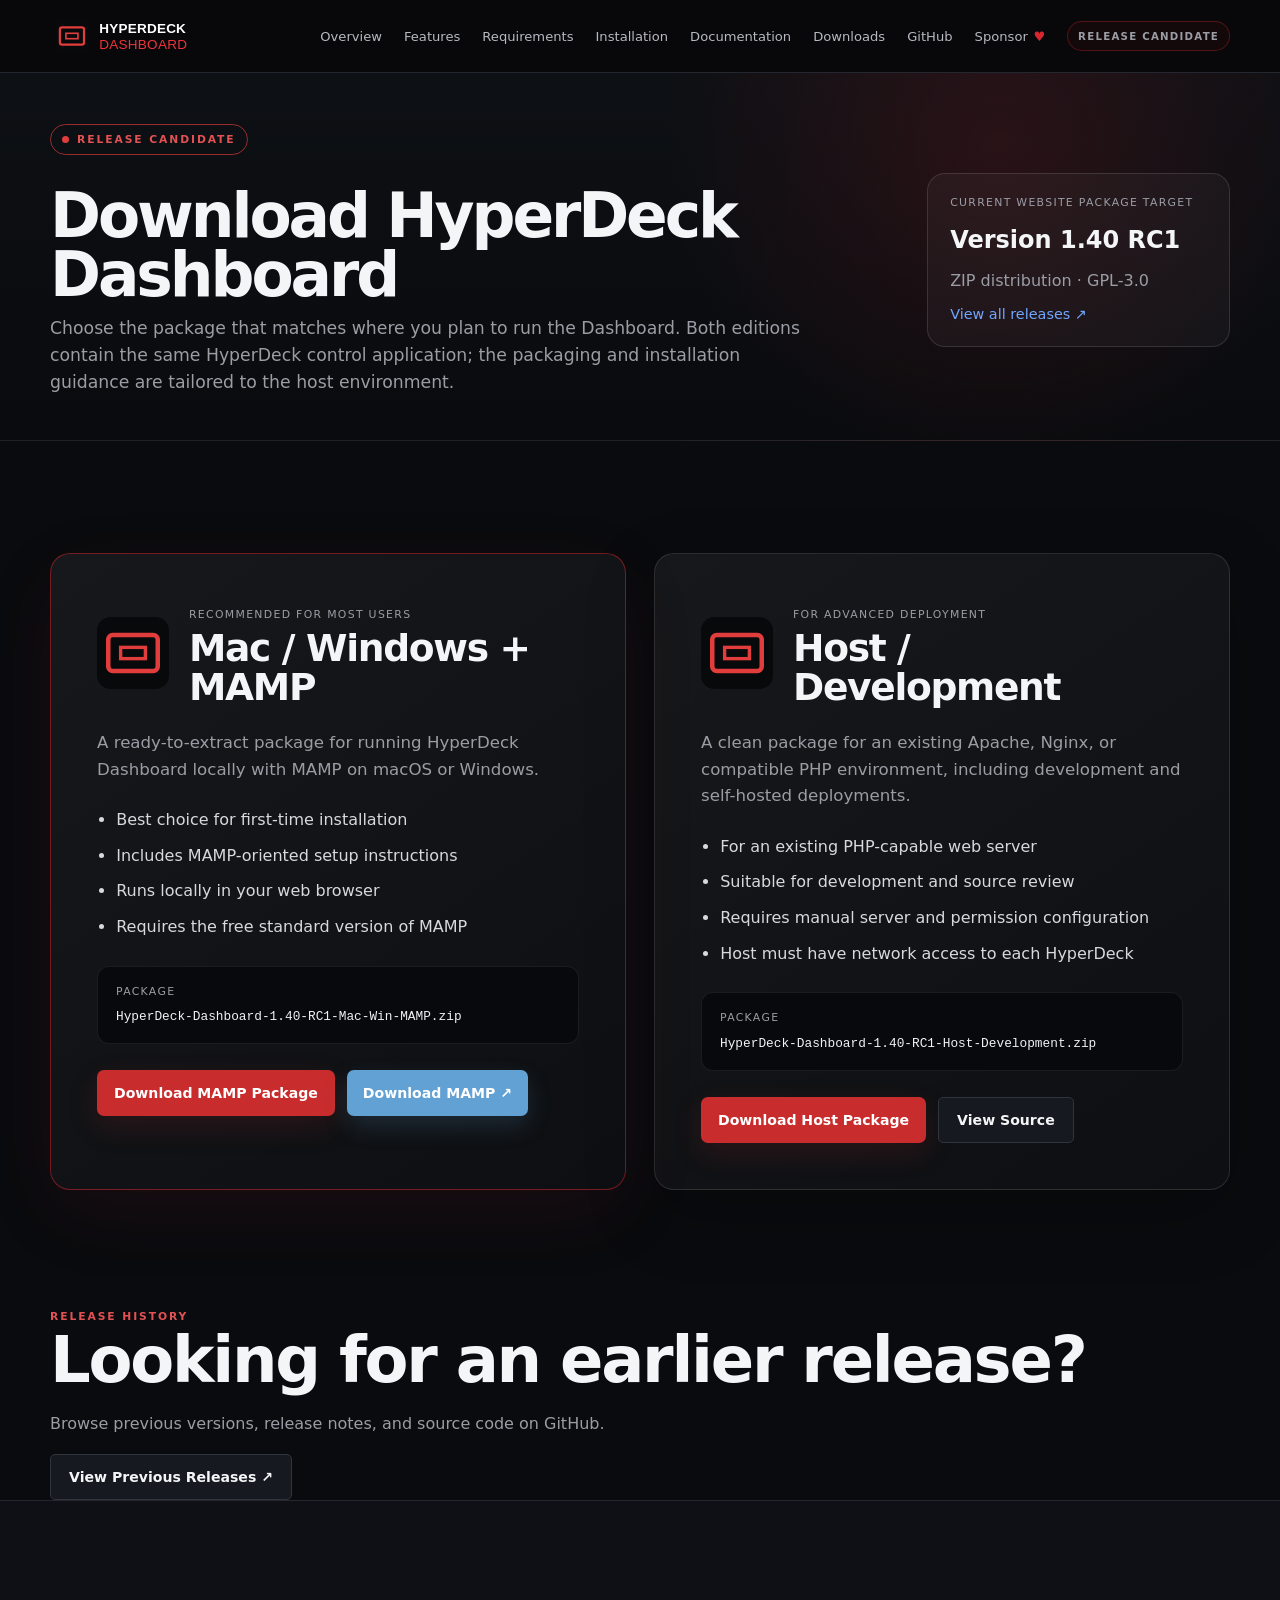
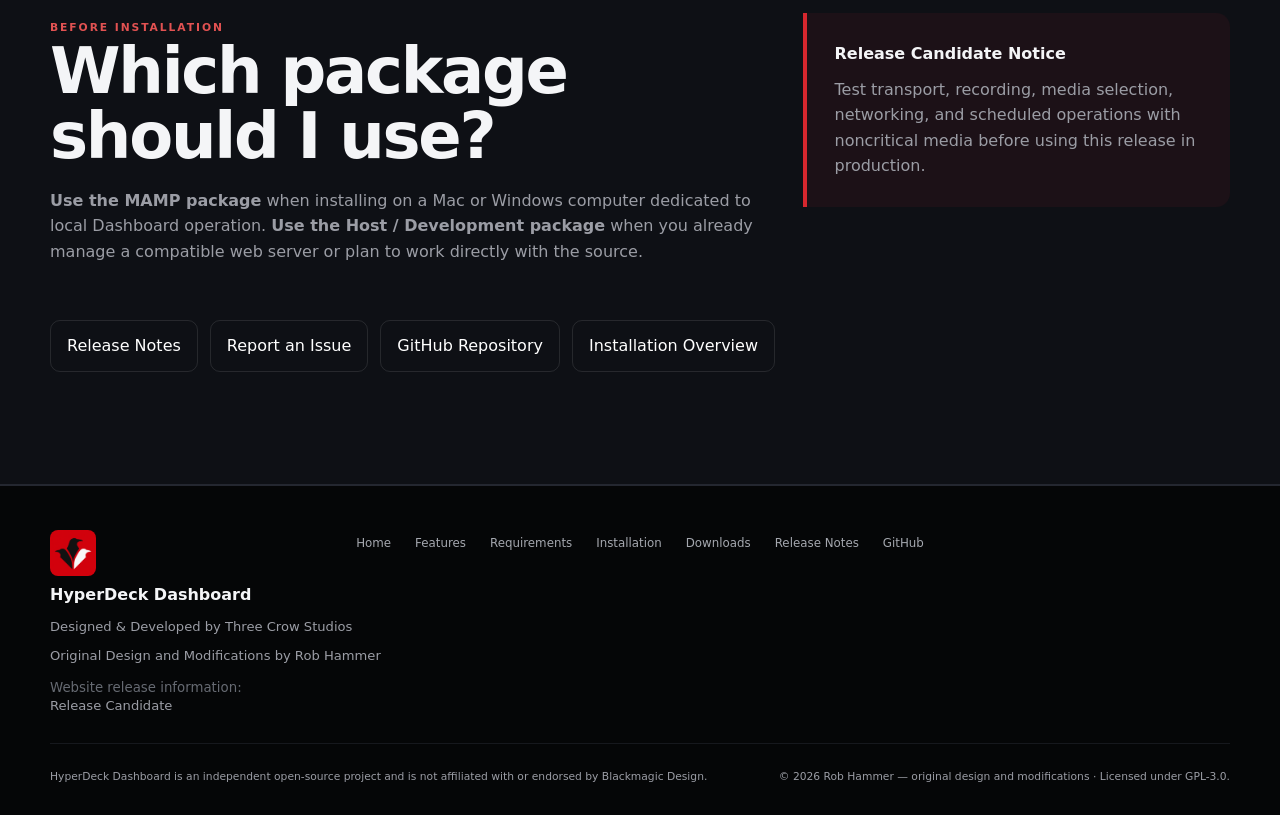
==== commit 294c367f: "Add files via upload" ====
--- a/hyperdeck_dashboard/downloads.html
+++ b/hyperdeck_dashboard/downloads.html
@@ -29,7 +29,7 @@
     <section class="download-page-hero">
       <div class="container download-page-hero-grid">
         <div><div class="eyebrow"><span class="status-dot"></span><span data-release-status>Release Candidate</span></div><h1>Download HyperDeck Dashboard</h1><p>Choose the package that matches where you plan to run the Dashboard. Both editions contain the same HyperDeck control application; the packaging and installation guidance are tailored to the host environment.</p></div>
-        <aside class="download-version-card"><small>Current website package target</small><strong>Version 1.39 RC1</strong><span>ZIP distribution · GPL-3.0</span><a class="text-link js-releases" href="#">View all releases ↗</a></aside>
+        <aside class="download-version-card"><small>Current website package target</small><strong>Version 1.40 RC1</strong><span>ZIP distribution · GPL-3.0</span><a class="text-link js-releases" href="#">View all releases ↗</a></aside>
       </div>
     </section>
 
@@ -39,7 +39,7 @@
           <div class="package-card-header"><img src="assets/brand/download-card-hyperdeck.svg" alt=""><div><span class="package-label">Recommended for most users</span><h2>Mac / Windows + MAMP</h2></div></div>
           <p>A ready-to-extract package for running HyperDeck Dashboard locally with MAMP on macOS or Windows.</p>
           <ul><li>Best choice for first-time installation</li><li>Includes MAMP-oriented setup instructions</li><li>Runs locally in your web browser</li><li>Requires the free standard version of MAMP</li></ul>
-          <div class="package-file"><span>Package</span><code>HyperDeck-Dashboard-1.39-RC1-Mac-Win-MAMP.zip</code></div>
+          <div class="package-file"><span>Package</span><code>HyperDeck-Dashboard-1.40-RC1-Mac-Win-MAMP.zip</code></div>
           <div class="button-row"><a class="button button-primary product-download-button js-download-mamp-package" href="#"><span>Download MAMP Package</span></a><a class="button mamp-download-button js-mamp" href="#">Download MAMP ↗</a></div>
         </article>
 
@@ -47,9 +47,16 @@
           <div class="package-card-header"><img src="assets/brand/download-card-hyperdeck.svg" alt=""><div><span class="package-label">For advanced deployment</span><h2>Host / Development</h2></div></div>
           <p>A clean package for an existing Apache, Nginx, or compatible PHP environment, including development and self-hosted deployments.</p>
           <ul><li>For an existing PHP-capable web server</li><li>Suitable for development and source review</li><li>Requires manual server and permission configuration</li><li>Host must have network access to each HyperDeck</li></ul>
-          <div class="package-file"><span>Package</span><code>HyperDeck-Dashboard-1.39-RC1-Host-Development.zip</code></div>
+          <div class="package-file"><span>Package</span><code>HyperDeck-Dashboard-1.40-RC1-Host-Development.zip</code></div>
           <div class="button-row"><a class="button button-primary product-download-button js-download-host-package" href="#"><span>Download Host Package</span></a><a class="button button-secondary js-repository" href="#">View Source</a></div>
         </article>
+      </div>
+    </section>
+
+    <section class="previous-releases-section" aria-labelledby="previous-releases-heading">
+      <div class="container previous-releases-card">
+        <div><span class="section-kicker">Release History</span><h2 id="previous-releases-heading">Looking for an earlier release?</h2><p>Browse previous versions, release notes, and source code on GitHub.</p></div>
+        <a class="button button-secondary js-releases" href="#">View Previous Releases ↗</a>
       </div>
     </section>
 
